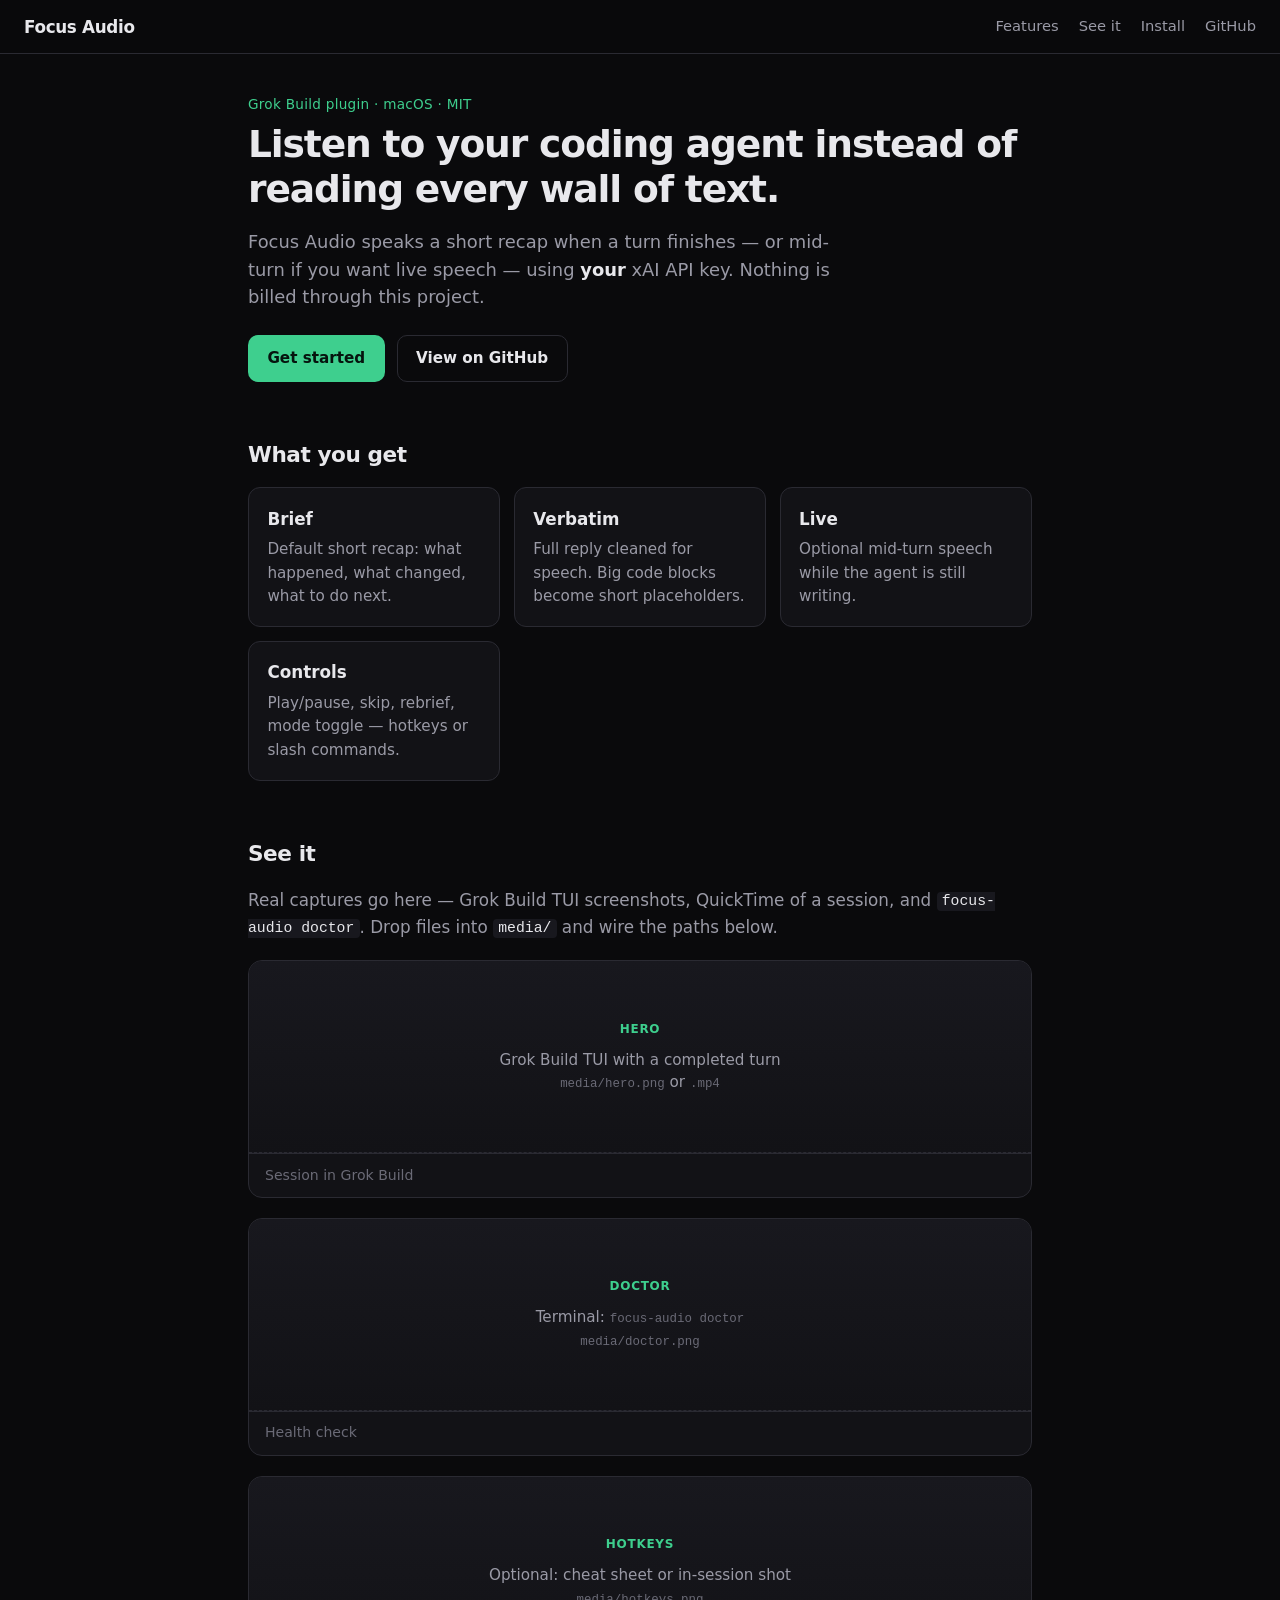
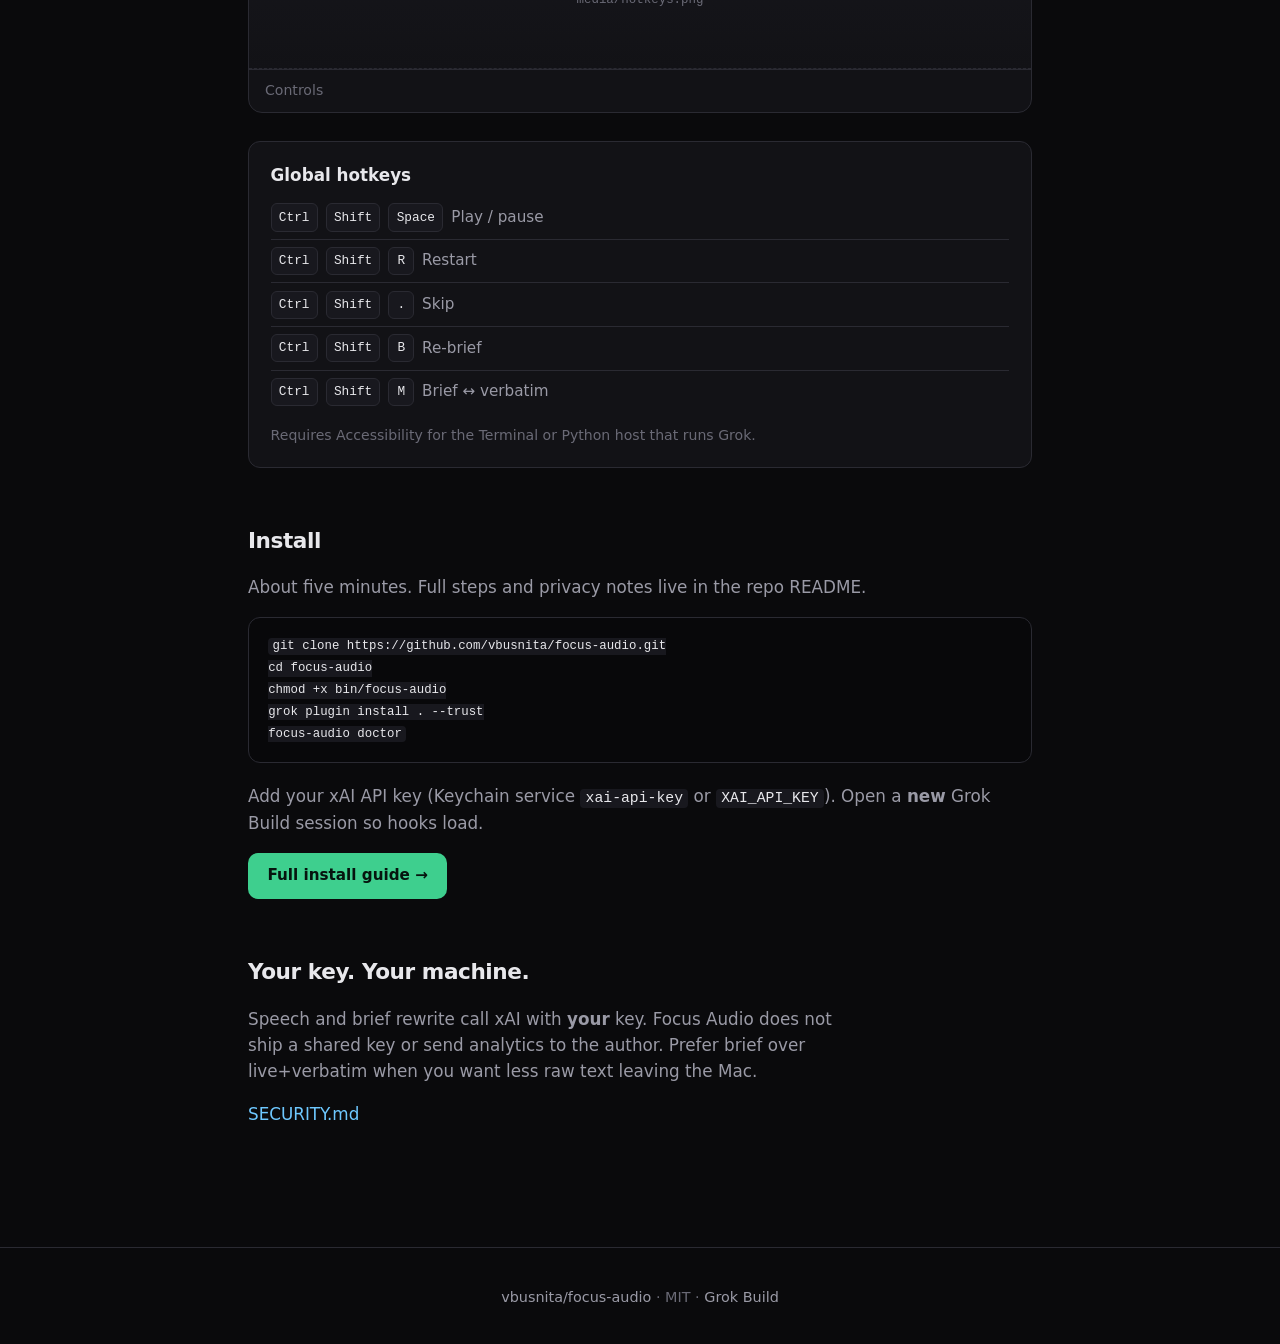
==== index.html @ b71a6e5d "Add Focus Audio showcase site (orphan site branch) Single-page dark landing with placeholders for re" ====
<!DOCTYPE html>
<html lang="en">
<head>
  <meta charset="utf-8" />
  <meta name="viewport" content="width=device-width, initial-scale=1" />
  <title>Focus Audio — Spoken briefs for Grok Build</title>
  <meta name="description" content="Listen to your coding agent. Focus Audio speaks brief, verbatim, or live mid-turn audio for Grok Build using your own xAI API key." />
  <meta name="theme-color" content="#0a0a0c" />
  <meta property="og:title" content="Focus Audio" />
  <meta property="og:description" content="Spoken focus briefs for Grok Build — your xAI key, hotkeys, MIT." />
  <meta property="og:type" content="website" />
  <!-- Set after you add a real screenshot:
  <meta property="og:image" content="https://vbusnita.github.io/focus-audio/media/hero.png" />
  -->
  <link rel="stylesheet" href="styles.css" />
</head>
<body>
  <header class="top">
    <a class="brand" href="./">Focus Audio</a>
    <nav>
      <a href="#features">Features</a>
      <a href="#media">See it</a>
      <a href="#install">Install</a>
      <a href="https://github.com/vbusnita/focus-audio">GitHub</a>
    </nav>
  </header>

  <main>
    <section class="hero">
      <p class="eyebrow">Grok Build plugin · macOS · MIT</p>
      <h1>Listen to your coding agent instead of reading every wall of text.</h1>
      <p class="lede">
        Focus Audio speaks a short recap when a turn finishes — or mid-turn if you want live speech —
        using <strong>your</strong> xAI API key. Nothing is billed through this project.
      </p>
      <div class="actions">
        <a class="btn primary" href="https://github.com/vbusnita/focus-audio#install-about-five-minutes">Get started</a>
        <a class="btn ghost" href="https://github.com/vbusnita/focus-audio">View on GitHub</a>
      </div>
    </section>

    <section id="features" class="features">
      <h2>What you get</h2>
      <div class="grid">
        <article>
          <h3>Brief</h3>
          <p>Default short recap: what happened, what changed, what to do next.</p>
        </article>
        <article>
          <h3>Verbatim</h3>
          <p>Full reply cleaned for speech. Big code blocks become short placeholders.</p>
        </article>
        <article>
          <h3>Live</h3>
          <p>Optional mid-turn speech while the agent is still writing.</p>
        </article>
        <article>
          <h3>Controls</h3>
          <p>Play/pause, skip, rebrief, mode toggle — hotkeys or slash commands.</p>
        </article>
      </div>
    </section>

    <section id="media" class="media">
      <h2>See it</h2>
      <p class="section-note">
        Real captures go here — Grok Build TUI screenshots, QuickTime of a session, and
        <code>focus-audio doctor</code>. Drop files into <code>media/</code> and wire the paths below.
      </p>

      <div class="media-grid">
        <figure class="slot" data-slot="hero">
          <div class="placeholder">
            <span class="label">Hero</span>
            <p>Grok Build TUI with a completed turn<br /><code>media/hero.png</code> or <code>.mp4</code></p>
          </div>
          <!-- Uncomment when ready:
          <img src="media/hero.png" alt="Grok Build session with Focus Audio speaking" width="1600" height="1000" />
          <video controls playsinline poster="media/hero-poster.png">
            <source src="media/session.mp4" type="video/mp4" />
          </video>
          -->
          <figcaption>Session in Grok Build</figcaption>
        </figure>

        <figure class="slot" data-slot="doctor">
          <div class="placeholder">
            <span class="label">Doctor</span>
            <p>Terminal: <code>focus-audio doctor</code><br /><code>media/doctor.png</code></p>
          </div>
          <!-- Uncomment when ready:
          <img src="media/doctor.png" alt="focus-audio doctor overall OK" width="1400" height="900" />
          -->
          <figcaption>Health check</figcaption>
        </figure>

        <figure class="slot" data-slot="hotkeys">
          <div class="placeholder">
            <span class="label">Hotkeys</span>
            <p>Optional: cheat sheet or in-session shot<br /><code>media/hotkeys.png</code></p>
          </div>
          <figcaption>Controls</figcaption>
        </figure>
      </div>

      <div class="hotkeys-list">
        <h3>Global hotkeys</h3>
        <ul>
          <li><kbd>Ctrl</kbd><kbd>Shift</kbd><kbd>Space</kbd> Play / pause</li>
          <li><kbd>Ctrl</kbd><kbd>Shift</kbd><kbd>R</kbd> Restart</li>
          <li><kbd>Ctrl</kbd><kbd>Shift</kbd><kbd>.</kbd> Skip</li>
          <li><kbd>Ctrl</kbd><kbd>Shift</kbd><kbd>B</kbd> Re-brief</li>
          <li><kbd>Ctrl</kbd><kbd>Shift</kbd><kbd>M</kbd> Brief ↔ verbatim</li>
        </ul>
        <p class="hint">Requires Accessibility for the Terminal or Python host that runs Grok.</p>
      </div>
    </section>

    <section id="install" class="install">
      <h2>Install</h2>
      <p>About five minutes. Full steps and privacy notes live in the repo README.</p>
      <pre class="code"><code>git clone https://github.com/vbusnita/focus-audio.git
cd focus-audio
chmod +x bin/focus-audio
grok plugin install . --trust
focus-audio doctor</code></pre>
      <p>
        Add your xAI API key (Keychain service <code>xai-api-key</code> or <code>XAI_API_KEY</code>).
        Open a <strong>new</strong> Grok Build session so hooks load.
      </p>
      <a class="btn primary" href="https://github.com/vbusnita/focus-audio#install-about-five-minutes">Full install guide →</a>
    </section>

    <section class="privacy">
      <h2>Your key. Your machine.</h2>
      <p>
        Speech and brief rewrite call xAI with <strong>your</strong> key.
        Focus Audio does not ship a shared key or send analytics to the author.
        Prefer brief over live+verbatim when you want less raw text leaving the Mac.
      </p>
      <a href="https://github.com/vbusnita/focus-audio/blob/main/SECURITY.md">SECURITY.md</a>
    </section>
  </main>

  <footer>
    <p>
      <a href="https://github.com/vbusnita/focus-audio">vbusnita/focus-audio</a>
      · MIT
      · <a href="https://docs.x.ai/build/overview">Grok Build</a>
    </p>
  </footer>
</body>
</html>
---- styles.css ----
/* Focus Audio showcase — dark, quiet, product-page */

:root {
  --bg: #0a0a0c;
  --panel: #121216;
  --panel-2: #18181e;
  --border: #2a2a32;
  --text: #e8e8ec;
  --dim: #9a9aa6;
  --muted: #6a6a76;
  --green: #3ecf8e;
  --cyan: #6ec8ff;
  --max: 52rem;
  --font: "SF Pro Text", -apple-system, BlinkMacSystemFont, "Segoe UI", system-ui, sans-serif;
  --mono: "SF Mono", ui-monospace, Menlo, Consolas, monospace;
}

*,
*::before,
*::after {
  box-sizing: border-box;
}

html {
  scroll-behavior: smooth;
}

body {
  margin: 0;
  font-family: var(--font);
  font-size: 1.05rem;
  line-height: 1.55;
  color: var(--text);
  background: var(--bg);
  -webkit-font-smoothing: antialiased;
}

a {
  color: var(--cyan);
  text-decoration: none;
}

a:hover {
  text-decoration: underline;
}

code,
kbd,
pre {
  font-family: var(--mono);
}

/* —— header —— */

.top {
  position: sticky;
  top: 0;
  z-index: 10;
  display: flex;
  align-items: center;
  justify-content: space-between;
  gap: 1rem;
  padding: 0.85rem 1.5rem;
  background: rgba(10, 10, 12, 0.85);
  backdrop-filter: blur(12px);
  border-bottom: 1px solid var(--border);
}

.brand {
  font-weight: 600;
  color: var(--text);
  letter-spacing: -0.02em;
}

.brand:hover {
  text-decoration: none;
  color: var(--green);
}

nav {
  display: flex;
  flex-wrap: wrap;
  gap: 1rem 1.25rem;
  font-size: 0.92rem;
}

nav a {
  color: var(--dim);
}

nav a:hover {
  color: var(--text);
  text-decoration: none;
}

/* —— layout —— */

main {
  max-width: var(--max);
  margin: 0 auto;
  padding: 2.5rem 1.5rem 4rem;
}

section {
  margin-bottom: 3.5rem;
}

h1 {
  font-size: clamp(1.75rem, 4vw, 2.35rem);
  line-height: 1.2;
  letter-spacing: -0.03em;
  font-weight: 650;
  margin: 0.4rem 0 1rem;
}

h2 {
  font-size: 1.35rem;
  letter-spacing: -0.02em;
  margin: 0 0 1rem;
}

h3 {
  font-size: 1.05rem;
  margin: 0 0 0.4rem;
}

.eyebrow {
  color: var(--green);
  font-size: 0.85rem;
  font-weight: 500;
  margin: 0;
  letter-spacing: 0.02em;
}

.lede {
  color: var(--dim);
  font-size: 1.12rem;
  max-width: 38rem;
  margin: 0 0 1.5rem;
}

.lede strong {
  color: var(--text);
  font-weight: 600;
}

.section-note {
  color: var(--dim);
  margin: 0 0 1.25rem;
}

.section-note code {
  font-size: 0.88em;
  color: var(--text);
  background: var(--panel-2);
  padding: 0.1em 0.35em;
  border-radius: 4px;
}

/* —— buttons —— */

.actions {
  display: flex;
  flex-wrap: wrap;
  gap: 0.75rem;
}

.btn {
  display: inline-flex;
  align-items: center;
  padding: 0.65rem 1.15rem;
  border-radius: 10px;
  font-weight: 550;
  font-size: 0.95rem;
  border: 1px solid transparent;
  transition: background 0.15s, border-color 0.15s, color 0.15s;
}

.btn:hover {
  text-decoration: none;
}

.btn.primary {
  background: var(--green);
  color: #06140e;
}

.btn.primary:hover {
  filter: brightness(1.06);
}

.btn.ghost {
  background: transparent;
  color: var(--text);
  border-color: var(--border);
}

.btn.ghost:hover {
  border-color: var(--dim);
  background: var(--panel);
}

/* —— features —— */

.grid {
  display: grid;
  grid-template-columns: repeat(auto-fit, minmax(12rem, 1fr));
  gap: 0.85rem;
}

.grid article {
  background: var(--panel);
  border: 1px solid var(--border);
  border-radius: 12px;
  padding: 1.1rem 1.15rem;
}

.grid p {
  margin: 0;
  color: var(--dim);
  font-size: 0.95rem;
}

/* —— media placeholders —— */

.media-grid {
  display: grid;
  gap: 1.25rem;
}

.slot {
  margin: 0;
  background: var(--panel);
  border: 1px solid var(--border);
  border-radius: 14px;
  overflow: hidden;
}

.slot figcaption {
  padding: 0.65rem 1rem;
  font-size: 0.88rem;
  color: var(--muted);
  border-top: 1px solid var(--border);
}

.placeholder {
  min-height: 12rem;
  display: flex;
  flex-direction: column;
  align-items: center;
  justify-content: center;
  text-align: center;
  padding: 2rem 1.25rem;
  background:
    linear-gradient(180deg, var(--panel-2) 0%, var(--panel) 100%);
  border-bottom: 1px dashed var(--border);
}

.placeholder .label {
  display: inline-block;
  font-size: 0.75rem;
  font-weight: 600;
  text-transform: uppercase;
  letter-spacing: 0.06em;
  color: var(--green);
  margin-bottom: 0.65rem;
}

.placeholder p {
  margin: 0;
  color: var(--dim);
  font-size: 0.95rem;
  line-height: 1.5;
}

.placeholder code {
  font-size: 0.82em;
  color: var(--muted);
}

.slot img,
.slot video {
  display: block;
  width: 100%;
  height: auto;
  vertical-align: middle;
  background: #000;
}

/* when real media is wired, hide placeholder by removing it from HTML */

.hotkeys-list {
  margin-top: 1.75rem;
  padding: 1.25rem 1.35rem;
  background: var(--panel);
  border: 1px solid var(--border);
  border-radius: 12px;
}

.hotkeys-list h3 {
  margin-top: 0;
}

.hotkeys-list ul {
  list-style: none;
  padding: 0;
  margin: 0.5rem 0 0.75rem;
}

.hotkeys-list li {
  display: flex;
  flex-wrap: wrap;
  align-items: center;
  gap: 0.35rem 0.5rem;
  padding: 0.45rem 0;
  border-bottom: 1px solid var(--border);
  color: var(--dim);
  font-size: 0.95rem;
}

.hotkeys-list li:last-of-type {
  border-bottom: none;
}

kbd {
  display: inline-block;
  min-width: 1.6rem;
  padding: 0.2rem 0.45rem;
  font-size: 0.8rem;
  color: var(--text);
  background: var(--panel-2);
  border: 1px solid var(--border);
  border-radius: 6px;
  text-align: center;
}

.hint {
  margin: 0;
  font-size: 0.88rem;
  color: var(--muted);
}

/* —— install —— */

.code {
  margin: 1rem 0 1.25rem;
  padding: 1.1rem 1.2rem;
  background: #08080a;
  border: 1px solid var(--border);
  border-radius: 12px;
  overflow-x: auto;
  font-size: 0.88rem;
  line-height: 1.55;
  color: #c8e6d0;
}

.install p {
  color: var(--dim);
}

.install code {
  font-size: 0.88em;
  background: var(--panel-2);
  padding: 0.1em 0.35em;
  border-radius: 4px;
  color: var(--text);
}

/* —— privacy —— */

.privacy p {
  color: var(--dim);
  max-width: 38rem;
}

/* —— footer —— */

footer {
  border-top: 1px solid var(--border);
  padding: 1.5rem;
  text-align: center;
  color: var(--muted);
  font-size: 0.9rem;
}

footer a {
  color: var(--dim);
}

footer a:hover {
  color: var(--text);
}

@media (max-width: 560px) {
  .top {
    flex-direction: column;
    align-items: flex-start;
  }

  nav {
    gap: 0.75rem 1rem;
  }
}
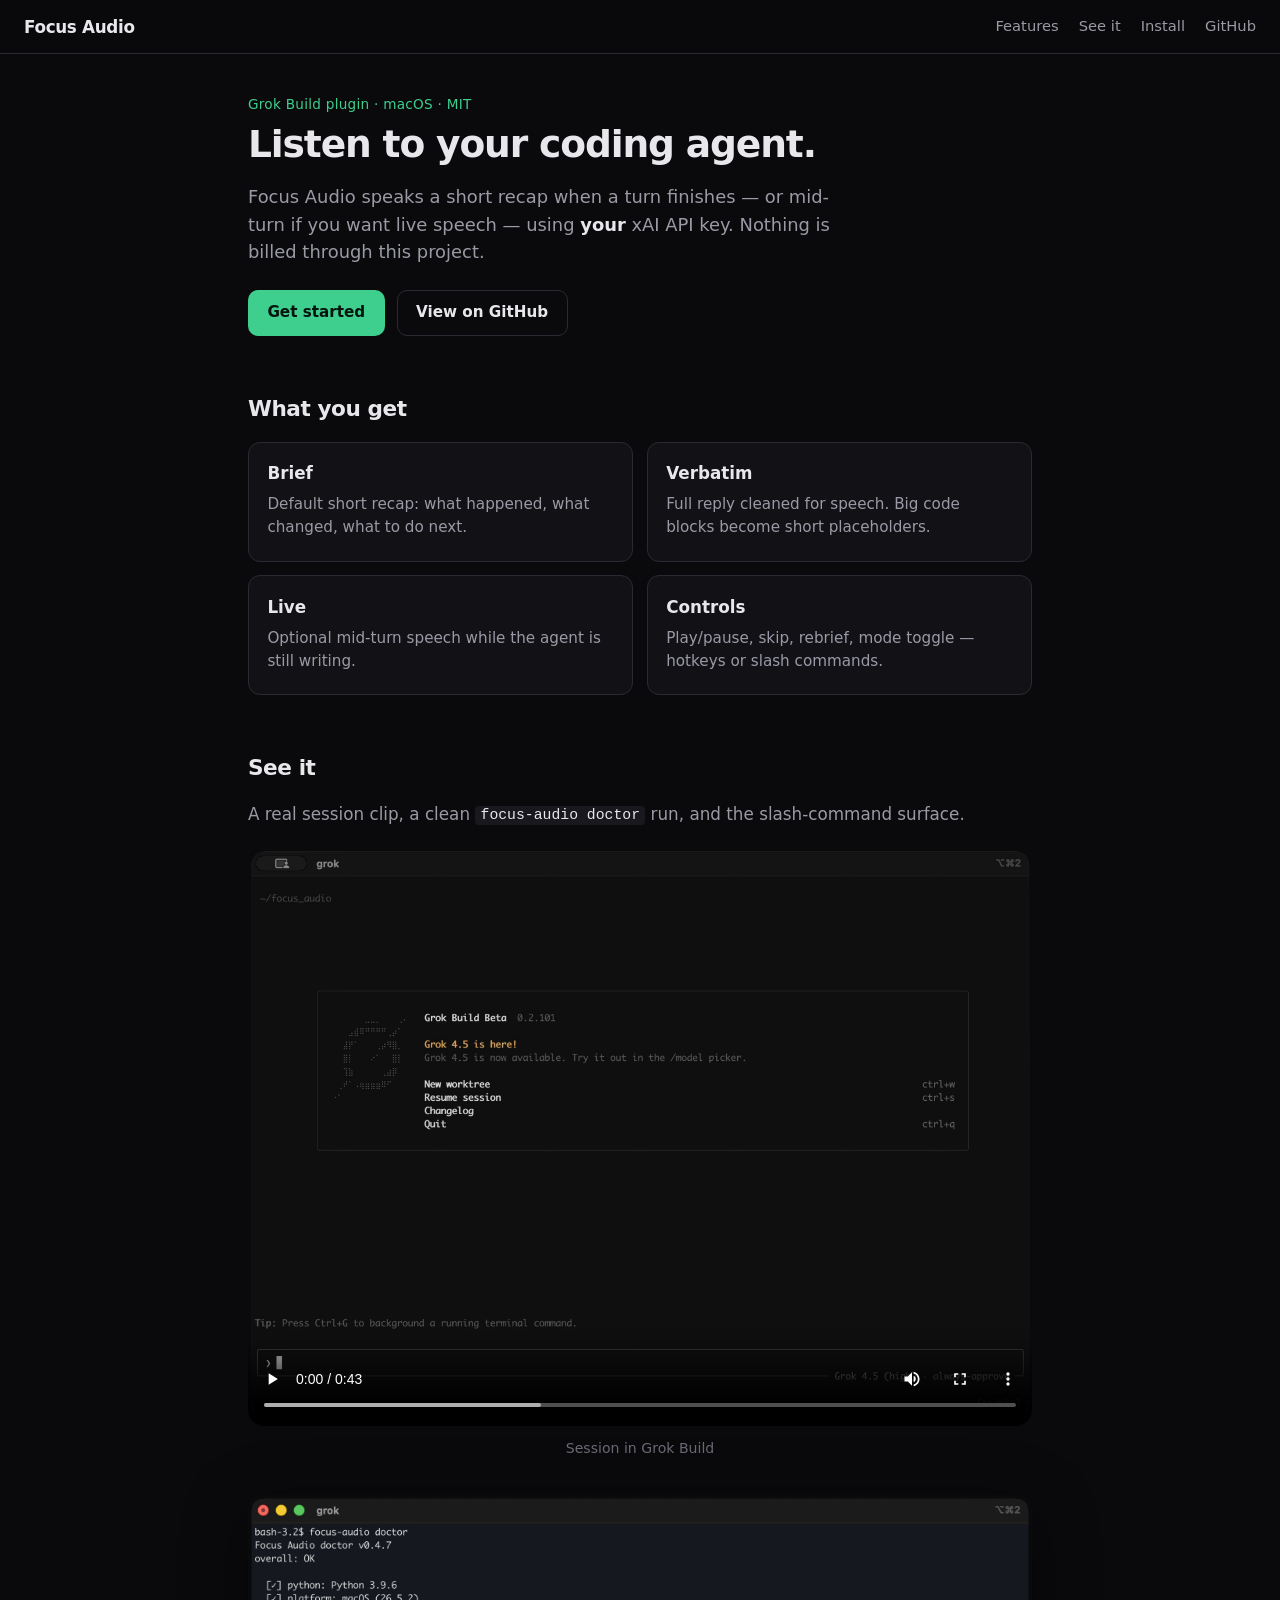
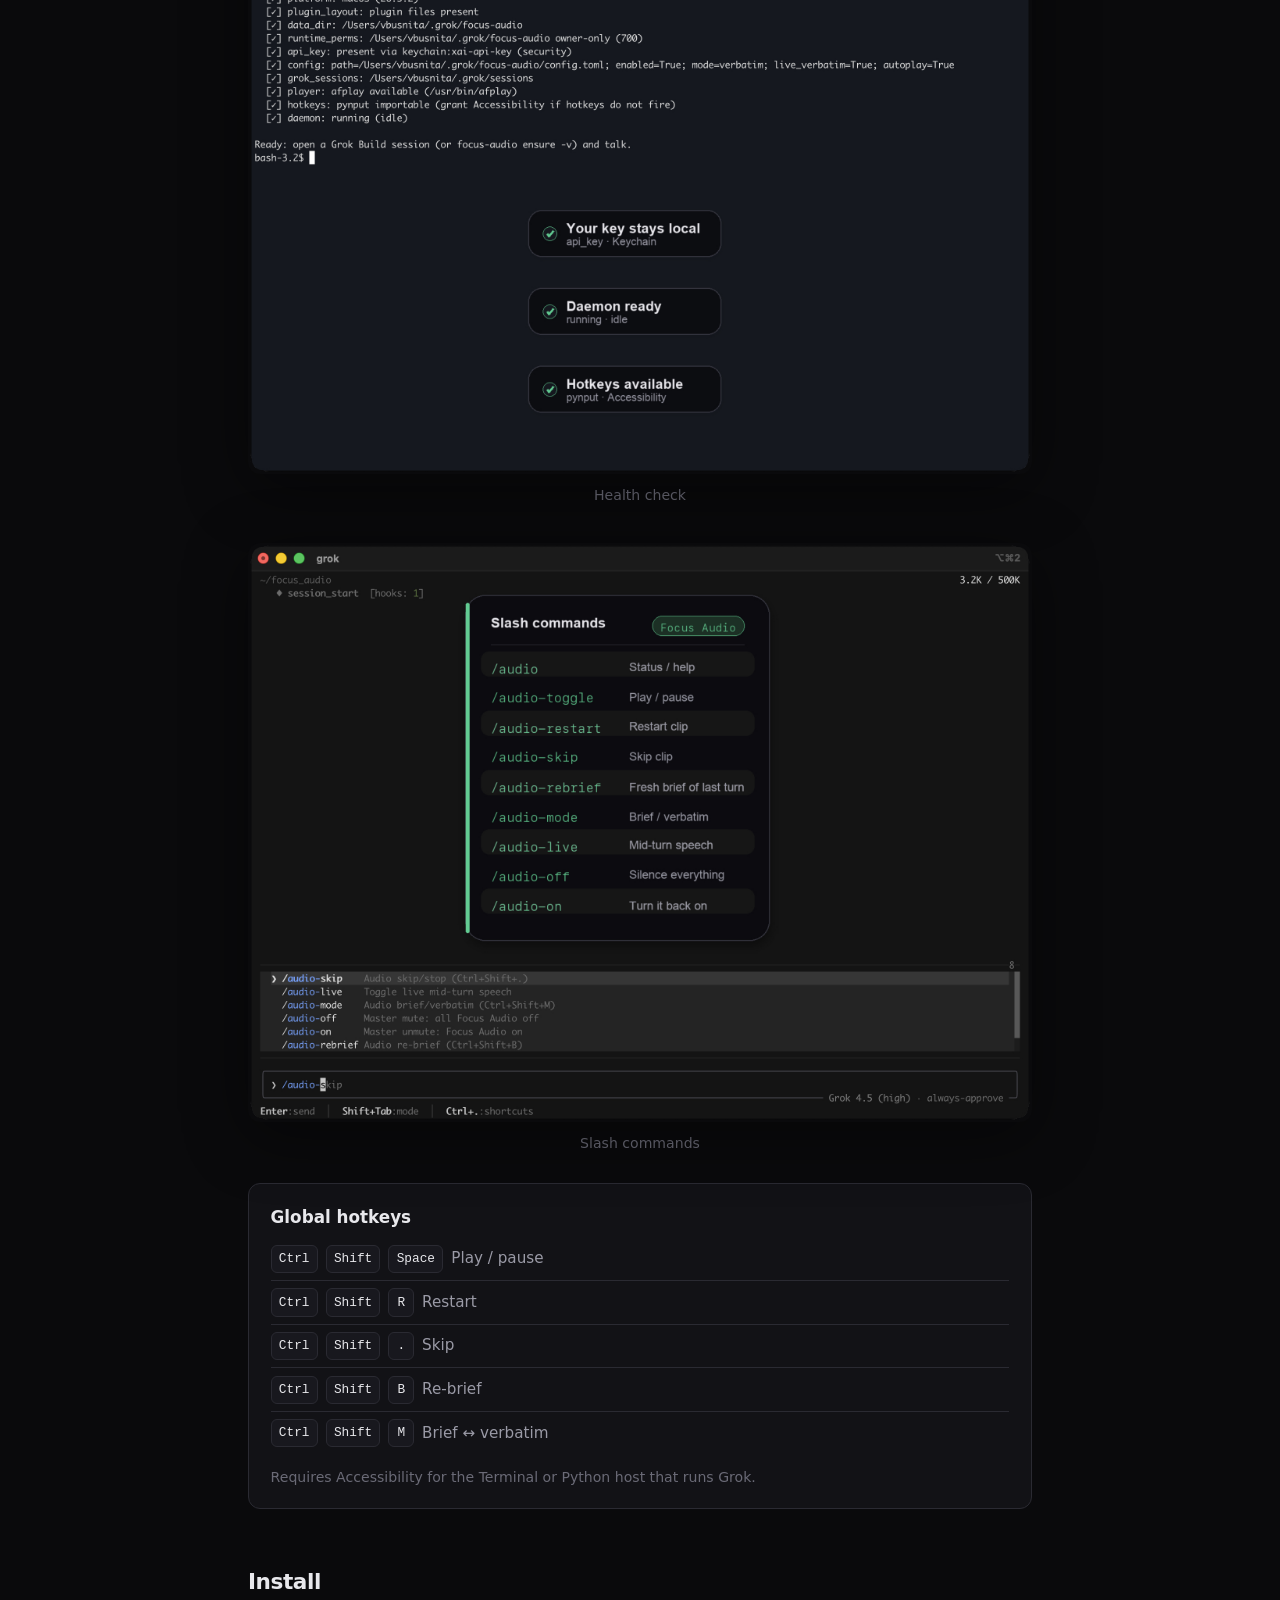
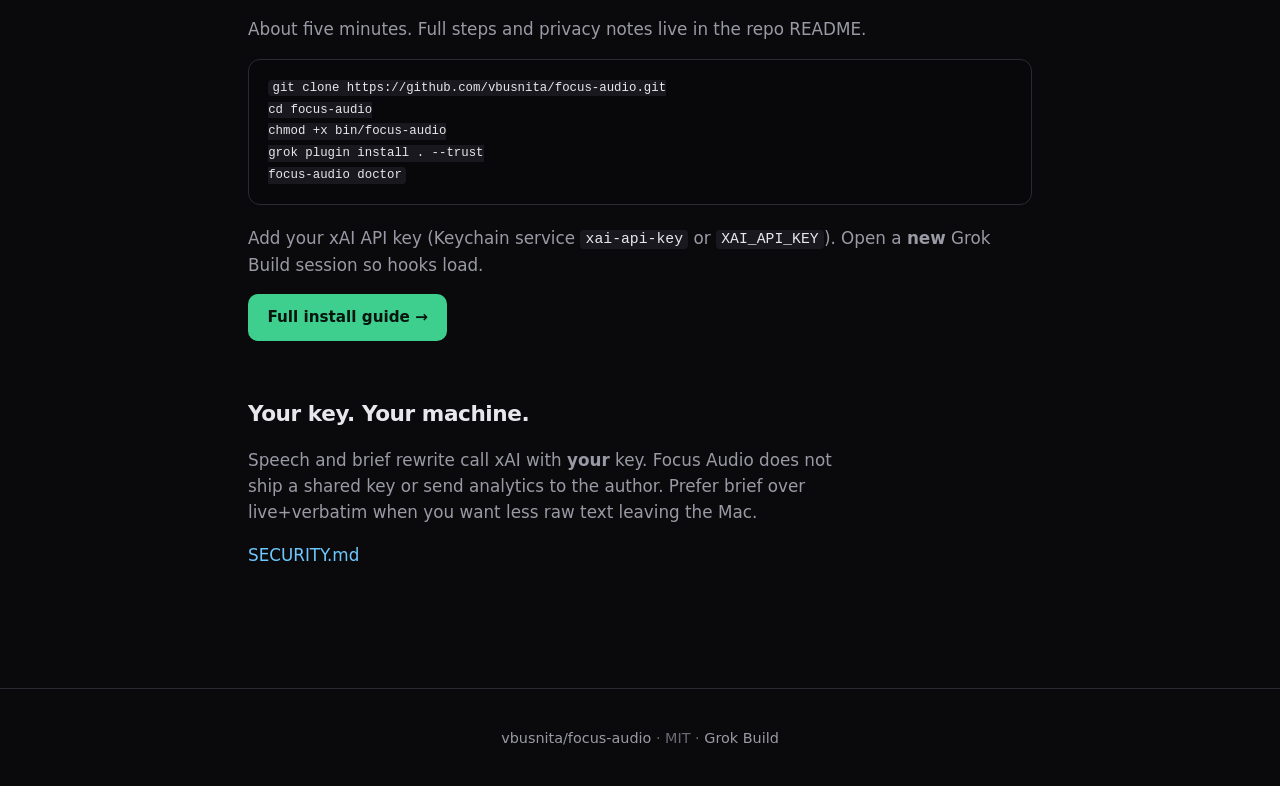
==== commit c9fb3341: "Sync site branch with main website showcase. Publish the current landing page and See it media (hero" ====
--- a/index.html
+++ b/index.html
@@ -9,9 +9,7 @@
   <meta property="og:title" content="Focus Audio" />
   <meta property="og:description" content="Spoken focus briefs for Grok Build — your xAI key, hotkeys, MIT." />
   <meta property="og:type" content="website" />
-  <!-- Set after you add a real screenshot:
-  <meta property="og:image" content="https://vbusnita.github.io/focus-audio/media/hero.png" />
-  -->
+  <meta property="og:image" content="https://vbusnita.github.io/focus-audio/media/doctor.png" />
   <link rel="stylesheet" href="styles.css" />
 </head>
 <body>
@@ -28,7 +26,7 @@
   <main>
     <section class="hero">
       <p class="eyebrow">Grok Build plugin · macOS · MIT</p>
-      <h1>Listen to your coding agent instead of reading every wall of text.</h1>
+      <h1>Listen to your coding agent.</h1>
       <p class="lede">
         Focus Audio speaks a short recap when a turn finishes — or mid-turn if you want live speech —
         using <strong>your</strong> xAI API key. Nothing is billed through this project.
@@ -64,42 +62,46 @@
     <section id="media" class="media">
       <h2>See it</h2>
       <p class="section-note">
-        Real captures go here — Grok Build TUI screenshots, QuickTime of a session, and
-        <code>focus-audio doctor</code>. Drop files into <code>media/</code> and wire the paths below.
+        A real session clip, a clean <code>focus-audio doctor</code> run, and the slash-command surface.
       </p>
 
       <div class="media-grid">
         <figure class="slot" data-slot="hero">
-          <div class="placeholder">
-            <span class="label">Hero</span>
-            <p>Grok Build TUI with a completed turn<br /><code>media/hero.png</code> or <code>.mp4</code></p>
-          </div>
-          <!-- Uncomment when ready:
-          <img src="media/hero.png" alt="Grok Build session with Focus Audio speaking" width="1600" height="1000" />
-          <video controls playsinline poster="media/hero-poster.png">
-            <source src="media/session.mp4" type="video/mp4" />
+          <video
+            controls
+            playsinline
+            preload="metadata"
+            poster="media/hero-poster.jpg"
+            width="2702"
+            height="1994"
+          >
+            <!-- WebM+alpha: true transparent exterior (no black plate). MP4 fallback paints --bg. -->
+            <source src="media/hero.webm" type="video/webm" />
+            <source src="media/hero.mp4" type="video/mp4" />
           </video>
-          -->
           <figcaption>Session in Grok Build</figcaption>
         </figure>
 
         <figure class="slot" data-slot="doctor">
-          <div class="placeholder">
-            <span class="label">Doctor</span>
-            <p>Terminal: <code>focus-audio doctor</code><br /><code>media/doctor.png</code></p>
-          </div>
-          <!-- Uncomment when ready:
-          <img src="media/doctor.png" alt="focus-audio doctor overall OK" width="1400" height="900" />
-          -->
+          <img
+            src="media/doctor.png"
+            alt="focus-audio doctor: overall OK with all checks passed"
+            width="2008"
+            height="1482"
+            loading="lazy"
+          />
           <figcaption>Health check</figcaption>
         </figure>
 
         <figure class="slot" data-slot="hotkeys">
-          <div class="placeholder">
-            <span class="label">Hotkeys</span>
-            <p>Optional: cheat sheet or in-session shot<br /><code>media/hotkeys.png</code></p>
-          </div>
-          <figcaption>Controls</figcaption>
+          <img
+            src="media/hotkeys.png"
+            alt="Focus Audio slash commands for play, skip, rebrief, mode, and live"
+            width="2008"
+            height="1482"
+            loading="lazy"
+          />
+          <figcaption>Slash commands</figcaption>
         </figure>
       </div>
 
--- a/styles.css
+++ b/styles.css
@@ -201,18 +201,22 @@
 }
 
 /* —— features —— */
+/* Fixed 2×2 so four tiles stay balanced (auto-fit left Controls alone on row 2). */
 
 .grid {
   display: grid;
-  grid-template-columns: repeat(auto-fit, minmax(12rem, 1fr));
+  grid-template-columns: repeat(2, minmax(0, 1fr));
   gap: 0.85rem;
 }
 
 .grid article {
+  display: flex;
+  flex-direction: column;
   background: var(--panel);
   border: 1px solid var(--border);
   border-radius: 12px;
   padding: 1.1rem 1.15rem;
+  min-height: 7.5rem;
 }
 
 .grid p {
@@ -221,73 +225,81 @@
   font-size: 0.95rem;
 }
 
-/* —— media placeholders —— */
+@media (max-width: 420px) {
+  .grid {
+    grid-template-columns: 1fr;
+  }
+
+  .grid article {
+    min-height: 0;
+  }
+}
+
+/* —— media (See it) —— */
+/* Transparent frames: assets carry their own window chrome + soft shadow.
+   Full-width stack so doctor / slash-command shots stay legible (not half-width). */
 
 .media-grid {
   display: grid;
-  gap: 1.25rem;
+  grid-template-columns: 1fr;
+  gap: 2.25rem;
 }
 
 .slot {
   margin: 0;
-  background: var(--panel);
-  border: 1px solid var(--border);
-  border-radius: 14px;
-  overflow: hidden;
+  background: transparent;
+  border: none;
+  border-radius: 0;
+  overflow: visible;
 }
 
 .slot figcaption {
-  padding: 0.65rem 1rem;
+  padding: 0.7rem 0.25rem 0;
   font-size: 0.88rem;
   color: var(--muted);
-  border-top: 1px solid var(--border);
-}
-
-.placeholder {
-  min-height: 12rem;
-  display: flex;
-  flex-direction: column;
-  align-items: center;
-  justify-content: center;
+  border-top: none;
   text-align: center;
-  padding: 2rem 1.25rem;
-  background:
-    linear-gradient(180deg, var(--panel-2) 0%, var(--panel) 100%);
-  border-bottom: 1px dashed var(--border);
-}
-
-.placeholder .label {
-  display: inline-block;
-  font-size: 0.75rem;
-  font-weight: 600;
-  text-transform: uppercase;
-  letter-spacing: 0.06em;
-  color: var(--green);
-  margin-bottom: 0.65rem;
-}
-
-.placeholder p {
-  margin: 0;
-  color: var(--dim);
-  font-size: 0.95rem;
-  line-height: 1.5;
-}
-
-.placeholder code {
-  font-size: 0.82em;
-  color: var(--muted);
-}
-
-.slot img,
+  background: transparent;
+}
+
+.slot img {
+  display: block;
+  width: 100%;
+  height: auto;
+  vertical-align: middle;
+  background: transparent;
+  border-radius: 12px;
+  /* Depth without a solid white/gray panel behind the shot.
+     Safe on PNGs whose exterior matches --bg so the shadow reads as window depth. */
+  filter: drop-shadow(0 14px 32px rgba(0, 0, 0, 0.45));
+}
+
+/*
+  Hero video:
+  - Prefer WebM (VP9 + alpha): exterior is truly transparent so the page shows
+    through the rounded window — no black plate.
+  - MP4 fallback: no alpha; exterior pixels are painted --bg.
+  Never put filter:drop-shadow on the <video> itself: on opaque MP4 the shadow
+  follows the full rectangle and reads as a black card behind the terminal.
+*/
 .slot video {
   display: block;
   width: 100%;
   height: auto;
+  max-height: none;
   vertical-align: middle;
-  background: #000;
-}
-
-/* when real media is wired, hide placeholder by removing it from HTML */
+  object-fit: contain;
+  background: transparent;
+  border: none;
+  border-radius: 16px;
+  filter: none;
+  box-shadow: none;
+}
+
+.slot[data-slot="hero"] {
+  background: transparent;
+  overflow: visible;
+}
 
 .hotkeys-list {
   margin-top: 1.75rem;
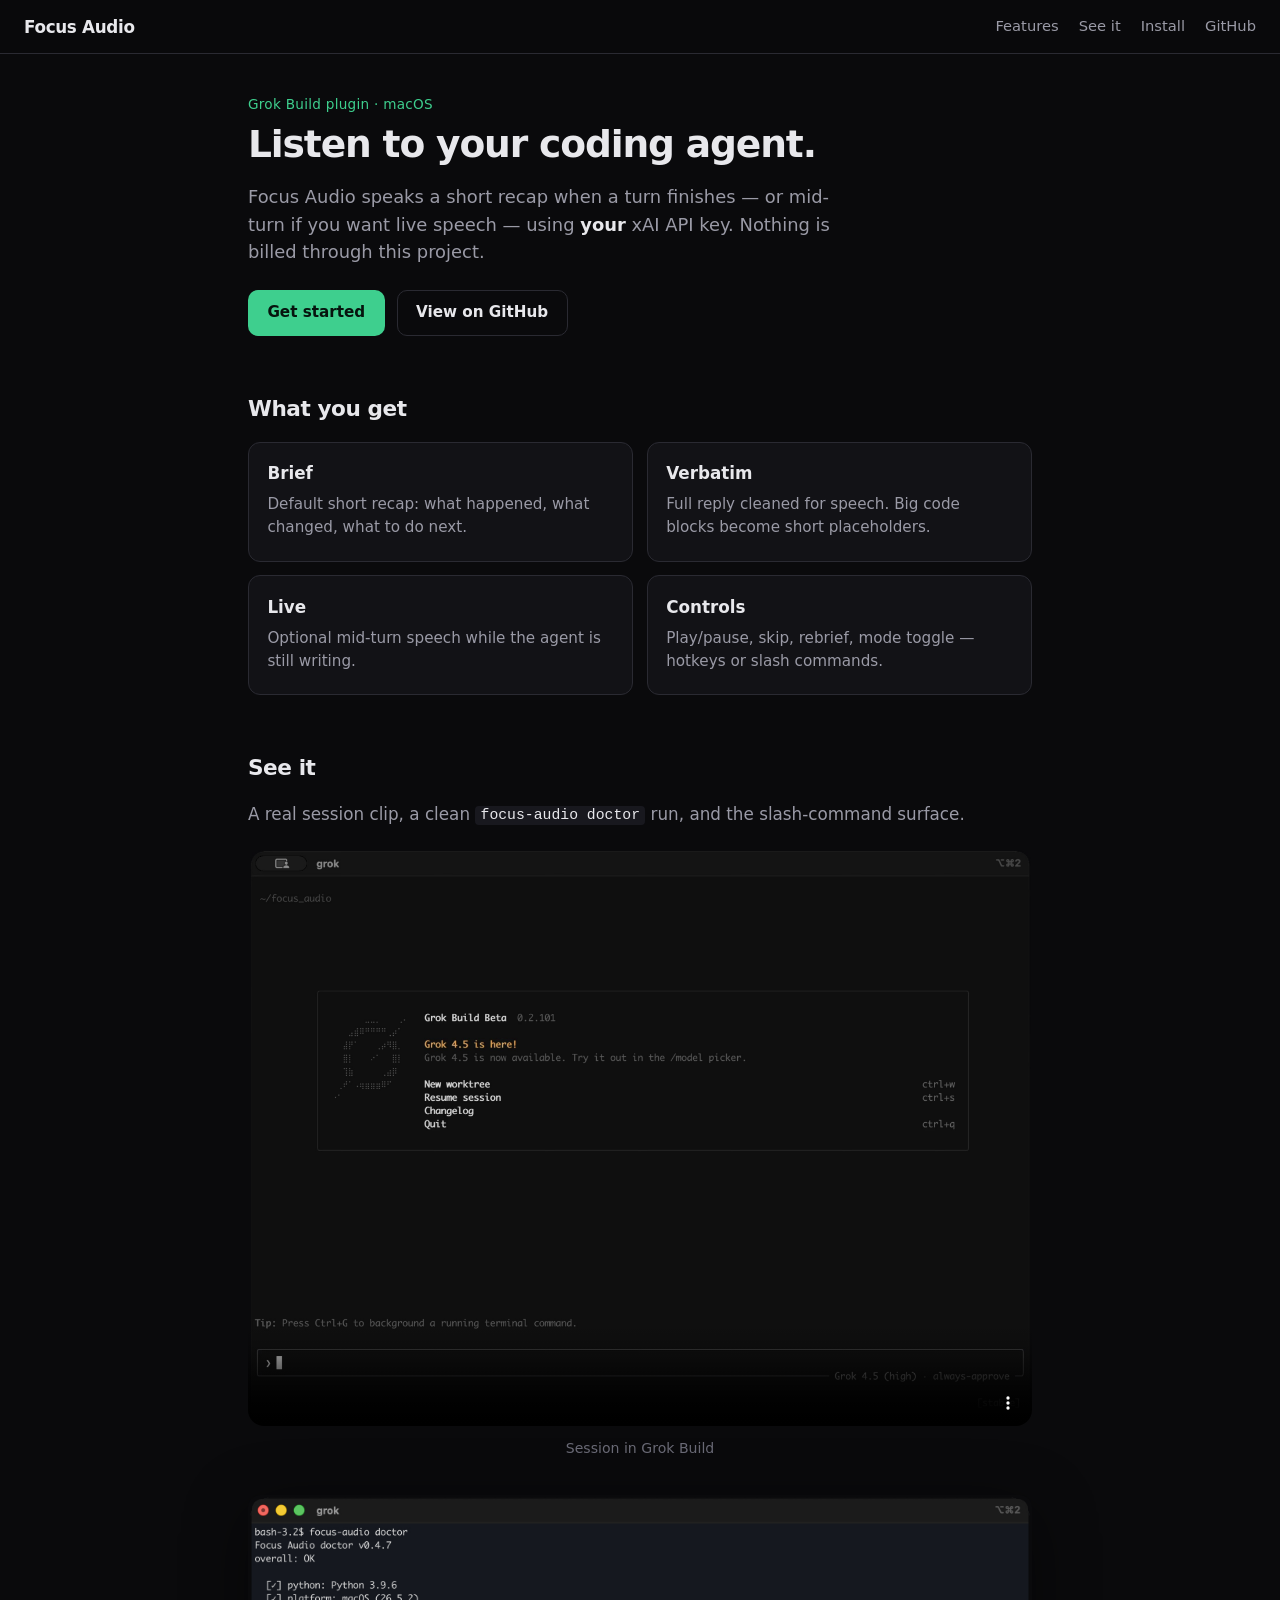
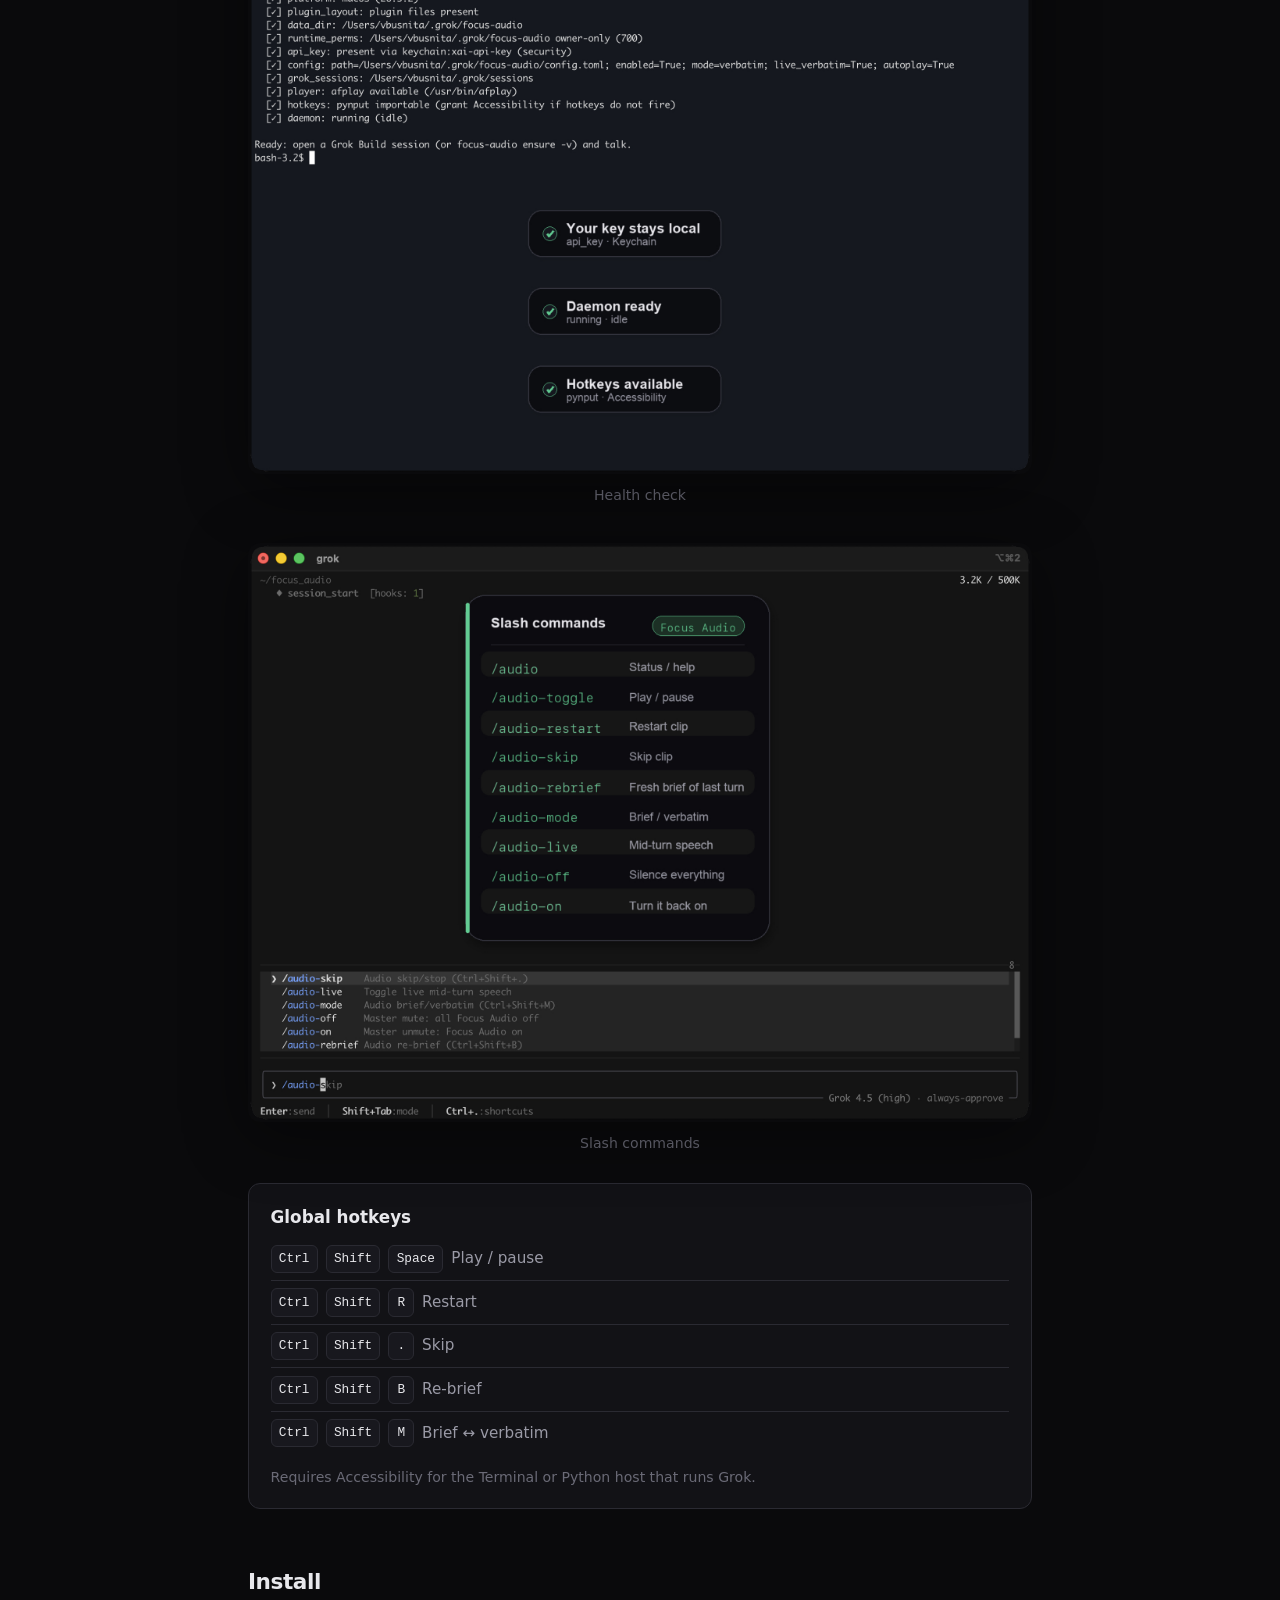
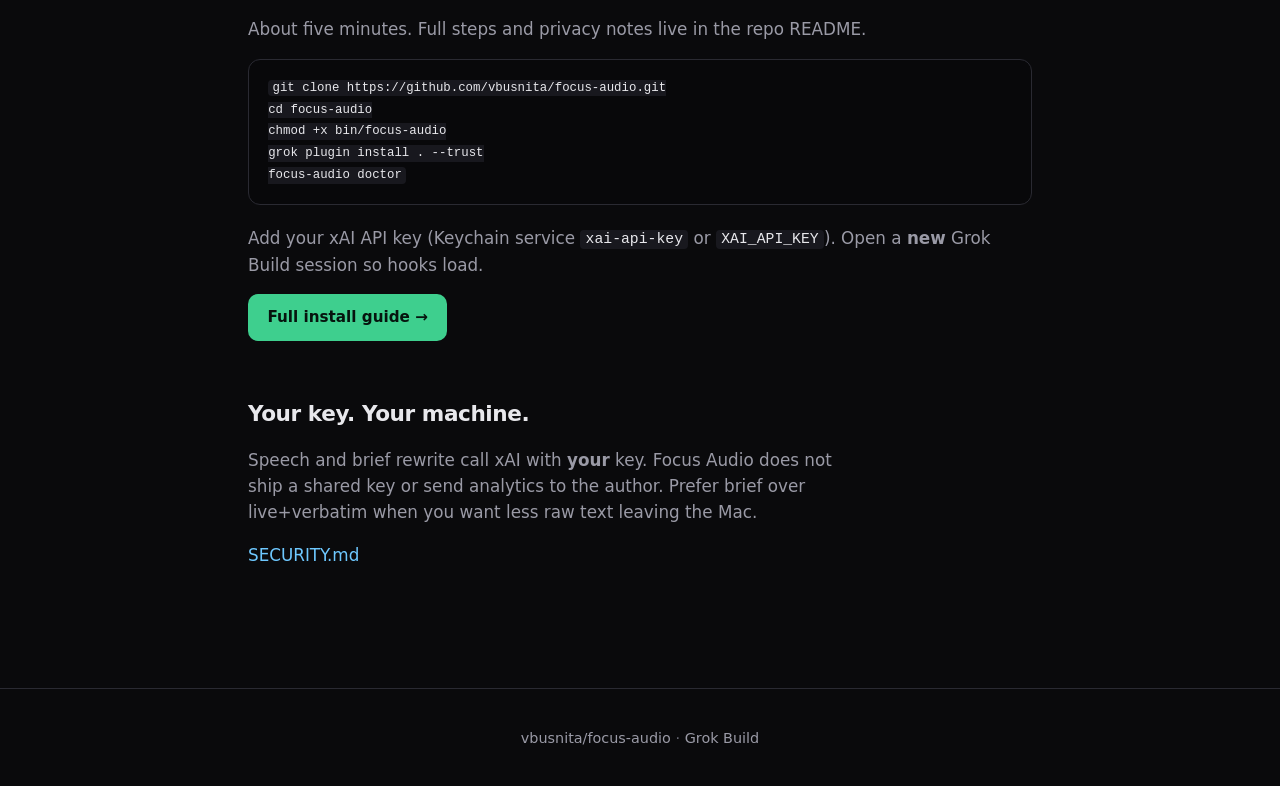
==== commit dfcdc623: "Strip MIT from hero and footer on Pages. Sync showcase site with polish/strip-mit-website." ====
--- a/index.html
+++ b/index.html
@@ -7,7 +7,7 @@
   <meta name="description" content="Listen to your coding agent. Focus Audio speaks brief, verbatim, or live mid-turn audio for Grok Build using your own xAI API key." />
   <meta name="theme-color" content="#0a0a0c" />
   <meta property="og:title" content="Focus Audio" />
-  <meta property="og:description" content="Spoken focus briefs for Grok Build — your xAI key, hotkeys, MIT." />
+  <meta property="og:description" content="Spoken focus briefs for Grok Build — your xAI key, hotkeys." />
   <meta property="og:type" content="website" />
   <meta property="og:image" content="https://vbusnita.github.io/focus-audio/media/doctor.png" />
   <link rel="stylesheet" href="styles.css" />
@@ -25,7 +25,7 @@
 
   <main>
     <section class="hero">
-      <p class="eyebrow">Grok Build plugin · macOS · MIT</p>
+      <p class="eyebrow">Grok Build plugin · macOS</p>
       <h1>Listen to your coding agent.</h1>
       <p class="lede">
         Focus Audio speaks a short recap when a turn finishes — or mid-turn if you want live speech —
@@ -147,7 +147,6 @@
   <footer>
     <p>
       <a href="https://github.com/vbusnita/focus-audio">vbusnita/focus-audio</a>
-      · MIT
       · <a href="https://docs.x.ai/build/overview">Grok Build</a>
     </p>
   </footer>
